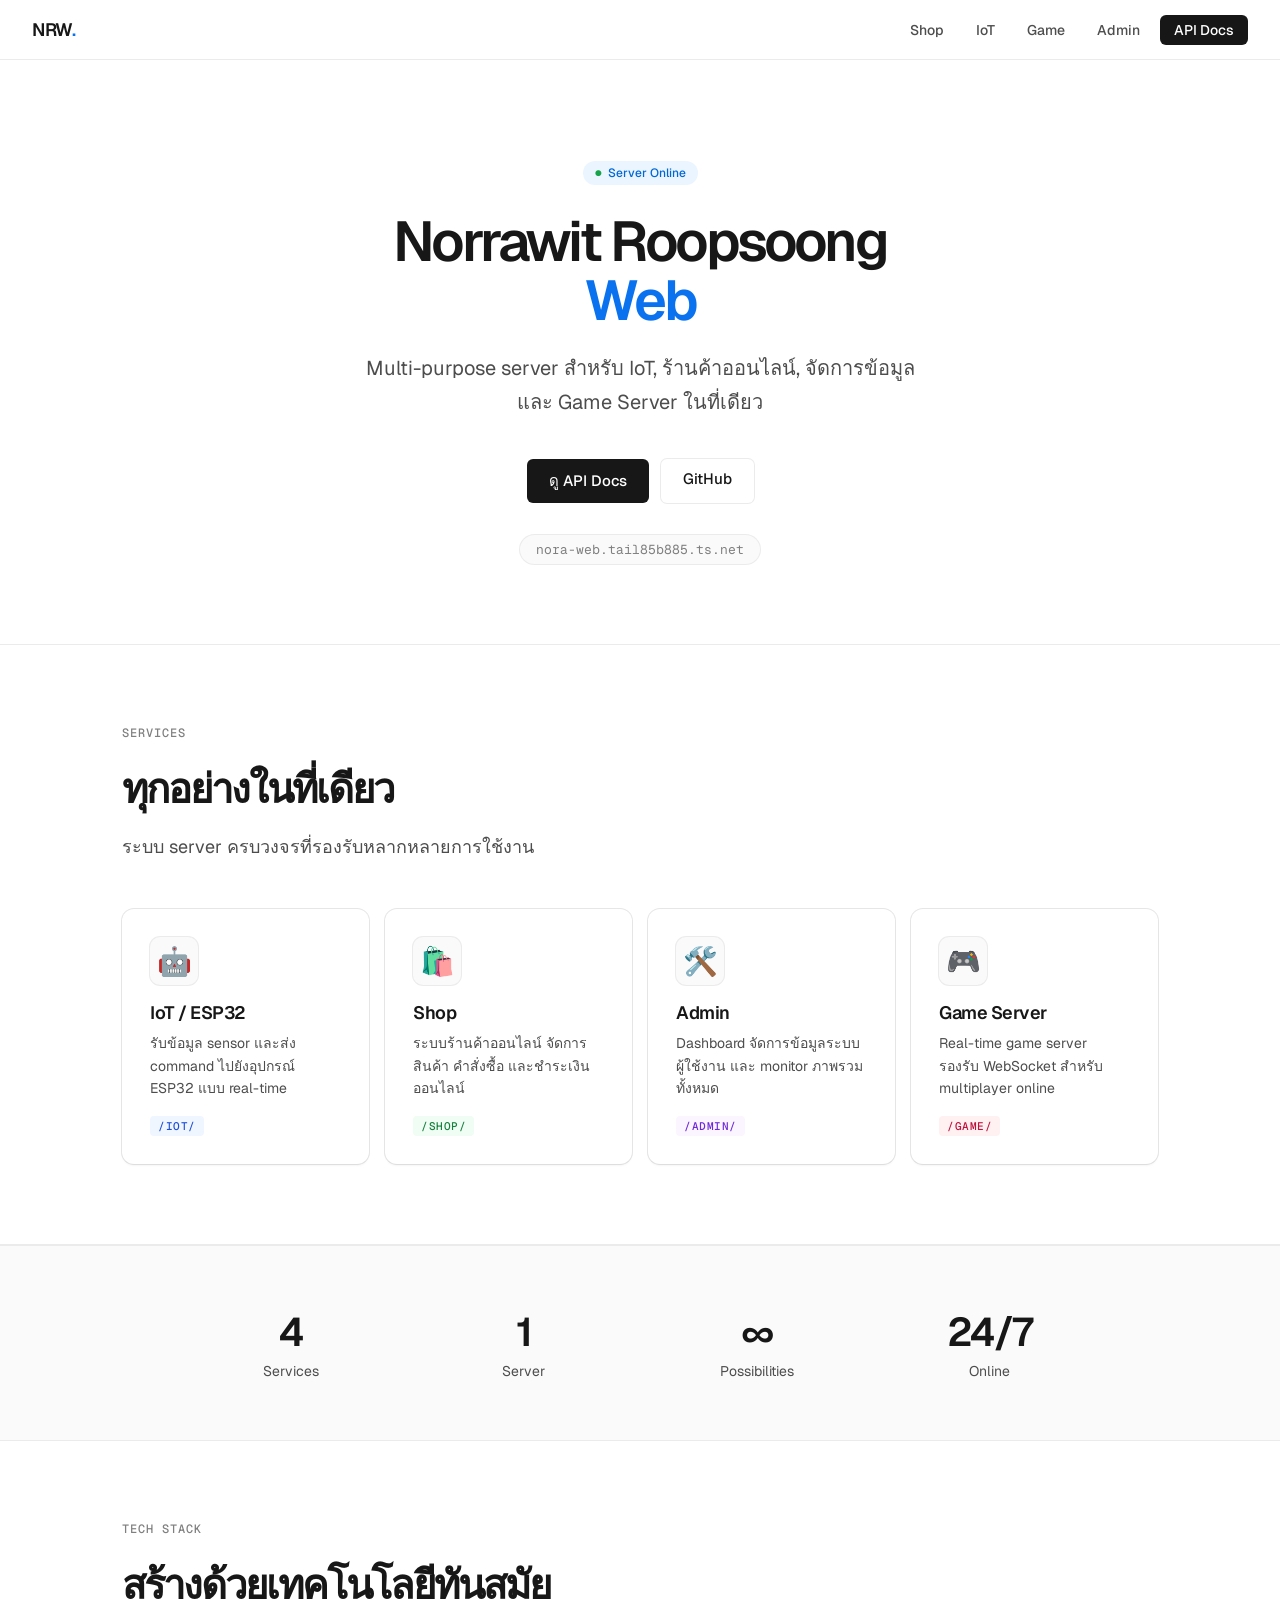
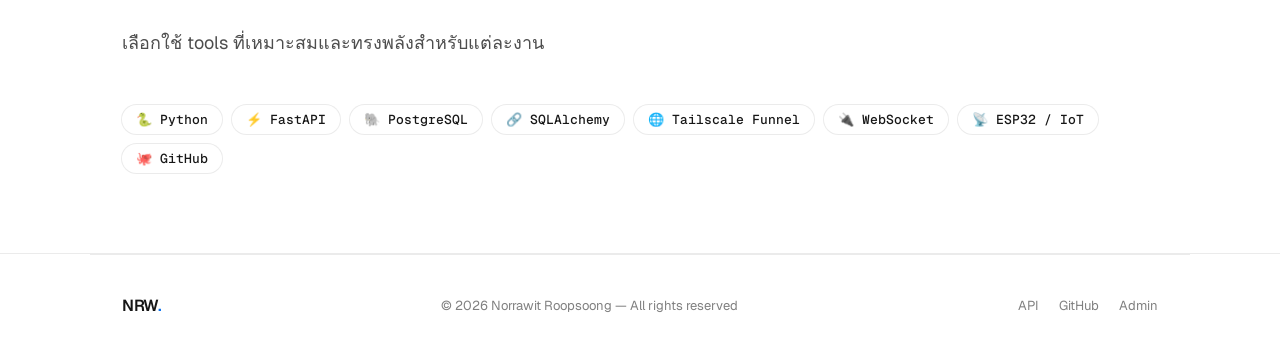
==== app/templates/index.html @ 4a504c61 "✨ Add landing page (index.html)" ====
<!DOCTYPE html>
<html lang="th">
<head>
  <meta charset="UTF-8">
  <meta name="viewport" content="width=device-width, initial-scale=1.0">
  <title>NRW — Norrawit Roopsoong Web</title>
  <link href="https://fonts.googleapis.com/css2?family=Geist:wght@300;400;500;600&family=Geist+Mono:wght@400;500&display=swap" rel="stylesheet">
  <style>
    *, *::before, *::after { box-sizing: border-box; margin: 0; padding: 0; }

    :root {
      --black: #171717;
      --white: #ffffff;
      --gray-600: #4d4d4d;
      --gray-400: #808080;
      --gray-100: #ebebeb;
      --gray-50: #fafafa;
      --blue: #0a72ef;
      --green: #16a34a;
      --purple: #7c3aed;
      --red: #ff5b4f;
      --border: rgba(0,0,0,0.08) 0px 0px 0px 1px;
      --card-shadow: rgba(0,0,0,0.08) 0px 0px 0px 1px, rgba(0,0,0,0.04) 0px 2px 2px, #fafafa 0px 0px 0px 1px;
    }

    html { scroll-behavior: smooth; }

    body {
      font-family: 'Geist', system-ui, -apple-system, sans-serif;
      background: var(--white);
      color: var(--black);
      font-feature-settings: "liga";
      -webkit-font-smoothing: antialiased;
    }

    /* NAV */
    nav {
      position: sticky; top: 0; z-index: 100;
      background: rgba(255,255,255,0.92);
      backdrop-filter: blur(12px);
      border-bottom: 1px solid var(--gray-100);
      padding: 0 32px;
      display: flex; align-items: center; justify-content: space-between;
      height: 60px;
    }
    .nav-logo {
      font-size: 18px; font-weight: 600;
      letter-spacing: -0.5px; color: var(--black);
      text-decoration: none;
    }
    .nav-logo span { color: var(--blue); }
    .nav-links { display: flex; gap: 8px; align-items: center; }
    .nav-links a {
      font-size: 14px; font-weight: 500; color: var(--gray-600);
      text-decoration: none; padding: 6px 12px; border-radius: 6px;
      transition: color 0.15s, background 0.15s;
    }
    .nav-links a:hover { color: var(--black); background: var(--gray-50); }
    .nav-cta {
      background: var(--black); color: var(--white) !important;
      border-radius: 6px; padding: 6px 14px !important;
      font-weight: 500 !important;
    }
    .nav-cta:hover { background: #333 !important; color: var(--white) !important; }

    /* HERO */
    .hero {
      text-align: center;
      padding: 100px 32px 80px;
      max-width: 860px; margin: 0 auto;
    }
    .hero-badge {
      display: inline-flex; align-items: center; gap: 6px;
      background: #ebf5ff; color: #0068d6;
      font-size: 12px; font-weight: 500;
      padding: 4px 12px; border-radius: 9999px;
      margin-bottom: 28px;
    }
    .hero-badge::before { content: "●"; font-size: 8px; color: #16a34a; }
    .hero h1 {
      font-size: 56px; font-weight: 600; line-height: 1.05;
      letter-spacing: -2.8px; color: var(--black);
      margin-bottom: 20px;
    }
    .hero h1 span { color: var(--blue); }
    .hero p {
      font-size: 20px; font-weight: 400; line-height: 1.7;
      color: var(--gray-600); max-width: 580px; margin: 0 auto 40px;
    }
    .hero-buttons { display: flex; gap: 12px; justify-content: center; flex-wrap: wrap; }
    .btn-primary {
      background: var(--black); color: var(--white);
      font-size: 15px; font-weight: 500;
      padding: 10px 22px; border-radius: 6px;
      text-decoration: none; transition: background 0.15s;
    }
    .btn-primary:hover { background: #333; }
    .btn-secondary {
      background: var(--white); color: var(--black);
      font-size: 15px; font-weight: 500;
      padding: 10px 22px; border-radius: 6px;
      text-decoration: none;
      box-shadow: var(--border);
      transition: background 0.15s;
    }
    .btn-secondary:hover { background: var(--gray-50); }

    /* URL PILL */
    .hero-url {
      margin-top: 32px;
      display: inline-flex; align-items: center; gap-8px;
      font-family: 'Geist Mono', monospace;
      font-size: 13px; color: var(--gray-400);
      background: var(--gray-50);
      border-radius: 9999px; padding: 6px 16px;
      box-shadow: var(--border);
    }

    /* DIVIDER */
    .divider { border: none; border-top: 1px solid var(--gray-100); margin: 0; }

    /* SERVICES */
    .section { padding: 80px 32px; max-width: 1100px; margin: 0 auto; }
    .section-label {
      font-family: 'Geist Mono', monospace;
      font-size: 12px; font-weight: 500;
      text-transform: uppercase; letter-spacing: 1px;
      color: var(--gray-400); margin-bottom: 16px;
    }
    .section-title {
      font-size: 40px; font-weight: 600;
      letter-spacing: -2px; margin-bottom: 12px;
    }
    .section-desc {
      font-size: 18px; color: var(--gray-600);
      line-height: 1.6; max-width: 520px; margin-bottom: 48px;
    }

    .cards {
      display: grid;
      grid-template-columns: repeat(auto-fit, minmax(240px, 1fr));
      gap: 16px;
    }
    .card {
      background: var(--white);
      border-radius: 12px;
      padding: 28px;
      box-shadow: var(--card-shadow);
      transition: transform 0.15s, box-shadow 0.15s;
    }
    .card:hover {
      transform: translateY(-2px);
      box-shadow: rgba(0,0,0,0.12) 0px 0px 0px 1px, rgba(0,0,0,0.08) 0px 8px 16px;
    }
    .card-icon {
      font-size: 28px; margin-bottom: 16px;
      width: 48px; height: 48px;
      display: flex; align-items: center; justify-content: center;
      border-radius: 10px; background: var(--gray-50);
      box-shadow: var(--border);
    }
    .card h3 {
      font-size: 18px; font-weight: 600;
      letter-spacing: -0.5px; margin-bottom: 8px;
    }
    .card p {
      font-size: 14px; color: var(--gray-600);
      line-height: 1.6;
    }
    .card-tag {
      display: inline-block; margin-top: 16px;
      font-size: 11px; font-weight: 500;
      font-family: 'Geist Mono', monospace;
      text-transform: uppercase; letter-spacing: 0.5px;
      padding: 3px 8px; border-radius: 4px;
    }
    .tag-blue  { background: #eff6ff; color: #1d4ed8; }
    .tag-green { background: #f0fdf4; color: #15803d; }
    .tag-purple{ background: #faf5ff; color: #6d28d9; }
    .tag-red   { background: #fff1f2; color: #be123c; }

    /* STATS */
    .stats-section {
      background: var(--gray-50);
      border-top: 1px solid var(--gray-100);
      border-bottom: 1px solid var(--gray-100);
      padding: 60px 32px;
    }
    .stats-grid {
      max-width: 900px; margin: 0 auto;
      display: grid; grid-template-columns: repeat(auto-fit, minmax(160px, 1fr));
      gap: 32px; text-align: center;
    }
    .stat-number {
      font-size: 40px; font-weight: 600;
      letter-spacing: -2px; color: var(--black);
    }
    .stat-label {
      font-size: 14px; color: var(--gray-600); margin-top: 4px;
    }

    /* TECH STACK */
    .stack-pills {
      display: flex; flex-wrap: wrap; gap: 10px; margin-top: 32px;
    }
    .pill {
      display: flex; align-items: center; gap: 6px;
      font-size: 13px; font-weight: 500;
      font-family: 'Geist Mono', monospace;
      padding: 6px 14px; border-radius: 9999px;
      box-shadow: var(--border);
      background: var(--white);
    }

    /* FOOTER */
    footer {
      border-top: 1px solid var(--gray-100);
      padding: 40px 32px;
      display: flex; align-items: center; justify-content: space-between;
      flex-wrap: wrap; gap: 16px;
      max-width: 1100px; margin: 0 auto;
    }
    .footer-logo { font-size: 16px; font-weight: 600; letter-spacing: -0.5px; }
    .footer-logo span { color: var(--blue); }
    .footer-text { font-size: 13px; color: var(--gray-400); }
    .footer-links { display: flex; gap: 20px; }
    .footer-links a {
      font-size: 13px; color: var(--gray-400);
      text-decoration: none; transition: color 0.15s;
    }
    .footer-links a:hover { color: var(--black); }

    /* RESPONSIVE */
    @media (max-width: 640px) {
      .hero h1 { font-size: 36px; letter-spacing: -1.5px; }
      .hero p { font-size: 16px; }
      .section-title { font-size: 28px; letter-spacing: -1px; }
      nav { padding: 0 16px; }
      .nav-links a:not(.nav-cta) { display: none; }
      .section { padding: 48px 16px; }
      footer { flex-direction: column; text-align: center; }
    }
  </style>
</head>
<body>

<!-- NAV -->
<nav>
  <a href="/" class="nav-logo">NRW<span>.</span></a>
  <div class="nav-links">
    <a href="/shop/">Shop</a>
    <a href="/iot/ping">IoT</a>
    <a href="/game/">Game</a>
    <a href="/admin/">Admin</a>
    <a href="/docs" class="nav-cta">API Docs</a>
  </div>
</nav>

<!-- HERO -->
<section class="hero">
  <div class="hero-badge">Server Online</div>
  <h1>Norrawit Roopsoong<br><span>Web</span></h1>
  <p>Multi-purpose server สำหรับ IoT, ร้านค้าออนไลน์, จัดการข้อมูล และ Game Server ในที่เดียว</p>
  <div class="hero-buttons">
    <a href="/docs" class="btn-primary">ดู API Docs</a>
    <a href="https://github.com/norrawitro/NRW" class="btn-secondary" target="_blank">GitHub</a>
  </div>
  <div class="hero-url">nora-web.tail85b885.ts.net</div>
</section>

<hr class="divider">

<!-- SERVICES -->
<section class="section">
  <div class="section-label">Services</div>
  <h2 class="section-title">ทุกอย่างในที่เดียว</h2>
  <p class="section-desc">ระบบ server ครบวงจรที่รองรับหลากหลายการใช้งาน</p>
  <div class="cards">
    <div class="card">
      <div class="card-icon">🤖</div>
      <h3>IoT / ESP32</h3>
      <p>รับข้อมูล sensor และส่ง command ไปยังอุปกรณ์ ESP32 แบบ real-time</p>
      <span class="card-tag tag-blue">/iot/</span>
    </div>
    <div class="card">
      <div class="card-icon">🛍️</div>
      <h3>Shop</h3>
      <p>ระบบร้านค้าออนไลน์ จัดการสินค้า คำสั่งซื้อ และชำระเงินออนไลน์</p>
      <span class="card-tag tag-green">/shop/</span>
    </div>
    <div class="card">
      <div class="card-icon">🛠️</div>
      <h3>Admin</h3>
      <p>Dashboard จัดการข้อมูลระบบ ผู้ใช้งาน และ monitor ภาพรวมทั้งหมด</p>
      <span class="card-tag tag-purple">/admin/</span>
    </div>
    <div class="card">
      <div class="card-icon">🎮</div>
      <h3>Game Server</h3>
      <p>Real-time game server รองรับ WebSocket สำหรับ multiplayer online</p>
      <span class="card-tag tag-red">/game/</span>
    </div>
  </div>
</section>

<hr class="divider">

<!-- STATS -->
<div class="stats-section">
  <div class="stats-grid">
    <div>
      <div class="stat-number">4</div>
      <div class="stat-label">Services</div>
    </div>
    <div>
      <div class="stat-number">1</div>
      <div class="stat-label">Server</div>
    </div>
    <div>
      <div class="stat-number">∞</div>
      <div class="stat-label">Possibilities</div>
    </div>
    <div>
      <div class="stat-number">24/7</div>
      <div class="stat-label">Online</div>
    </div>
  </div>
</div>

<!-- TECH STACK -->
<section class="section">
  <div class="section-label">Tech Stack</div>
  <h2 class="section-title">สร้างด้วยเทคโนโลยีทันสมัย</h2>
  <p class="section-desc">เลือกใช้ tools ที่เหมาะสมและทรงพลังสำหรับแต่ละงาน</p>
  <div class="stack-pills">
    <div class="pill">🐍 Python</div>
    <div class="pill">⚡ FastAPI</div>
    <div class="pill">🐘 PostgreSQL</div>
    <div class="pill">🔗 SQLAlchemy</div>
    <div class="pill">🌐 Tailscale Funnel</div>
    <div class="pill">🔌 WebSocket</div>
    <div class="pill">📡 ESP32 / IoT</div>
    <div class="pill">🐙 GitHub</div>
  </div>
</section>

<hr class="divider">

<!-- FOOTER -->
<footer>
  <div class="footer-logo">NRW<span>.</span></div>
  <div class="footer-text">© 2026 Norrawit Roopsoong — All rights reserved</div>
  <div class="footer-links">
    <a href="/docs">API</a>
    <a href="https://github.com/norrawitro/NRW" target="_blank">GitHub</a>
    <a href="/admin/">Admin</a>
  </div>
</footer>

</body>
</html>
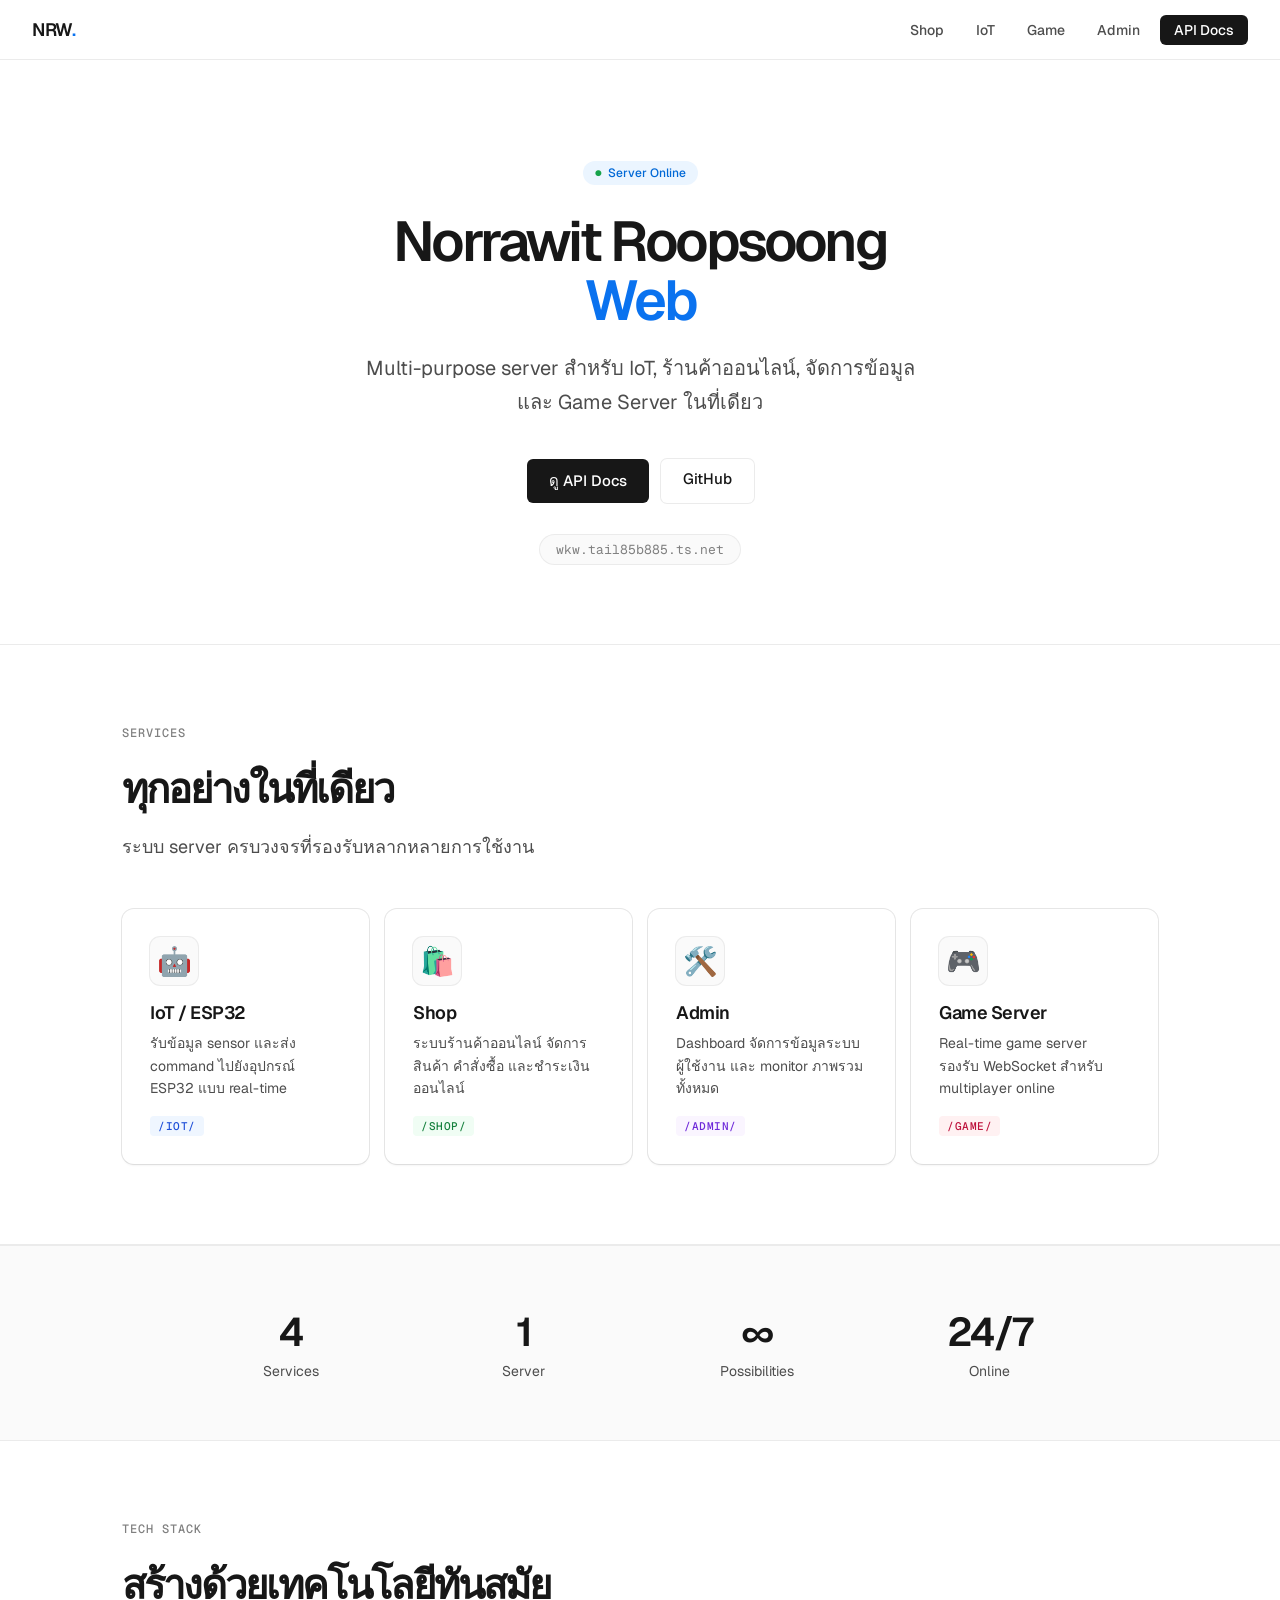
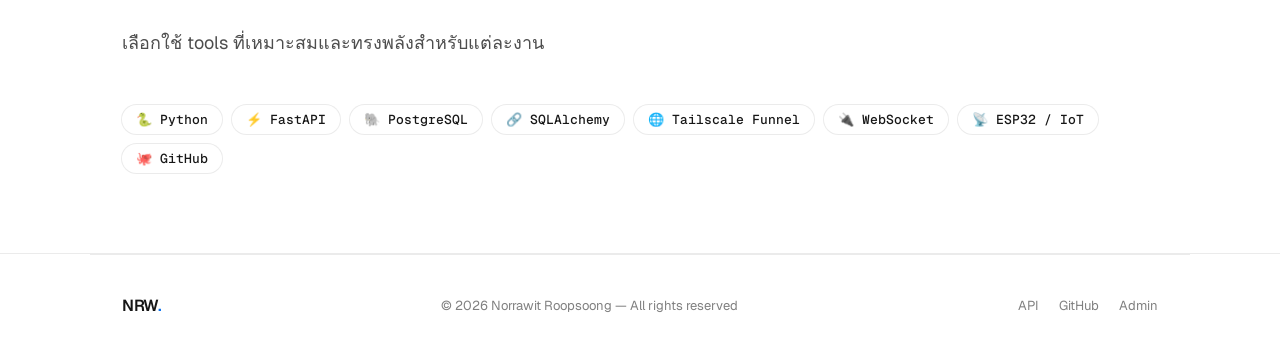
==== commit a44a7568: "Point public URL to wkw.tail85b885.ts.net Co-Authored-By: Claude Opus 5.5 <noreply@anthropic.com> Cl" ====
--- a/app/templates/index.html
+++ b/app/templates/index.html
@@ -108,7 +108,7 @@
     /* URL PILL */
     .hero-url {
       margin-top: 32px;
-      display: inline-flex; align-items: center; gap-8px;
+      display: inline-flex; align-items: center; gap: 8px;
       font-family: 'Geist Mono', monospace;
       font-size: 13px; color: var(--gray-400);
       background: var(--gray-50);
@@ -265,7 +265,7 @@
     <a href="/docs" class="btn-primary">ดู API Docs</a>
     <a href="https://github.com/norrawitro/NRW" class="btn-secondary" target="_blank">GitHub</a>
   </div>
-  <div class="hero-url">nora-web.tail85b885.ts.net</div>
+  <div class="hero-url">wkw.tail85b885.ts.net</div>
 </section>
 
 <hr class="divider">
